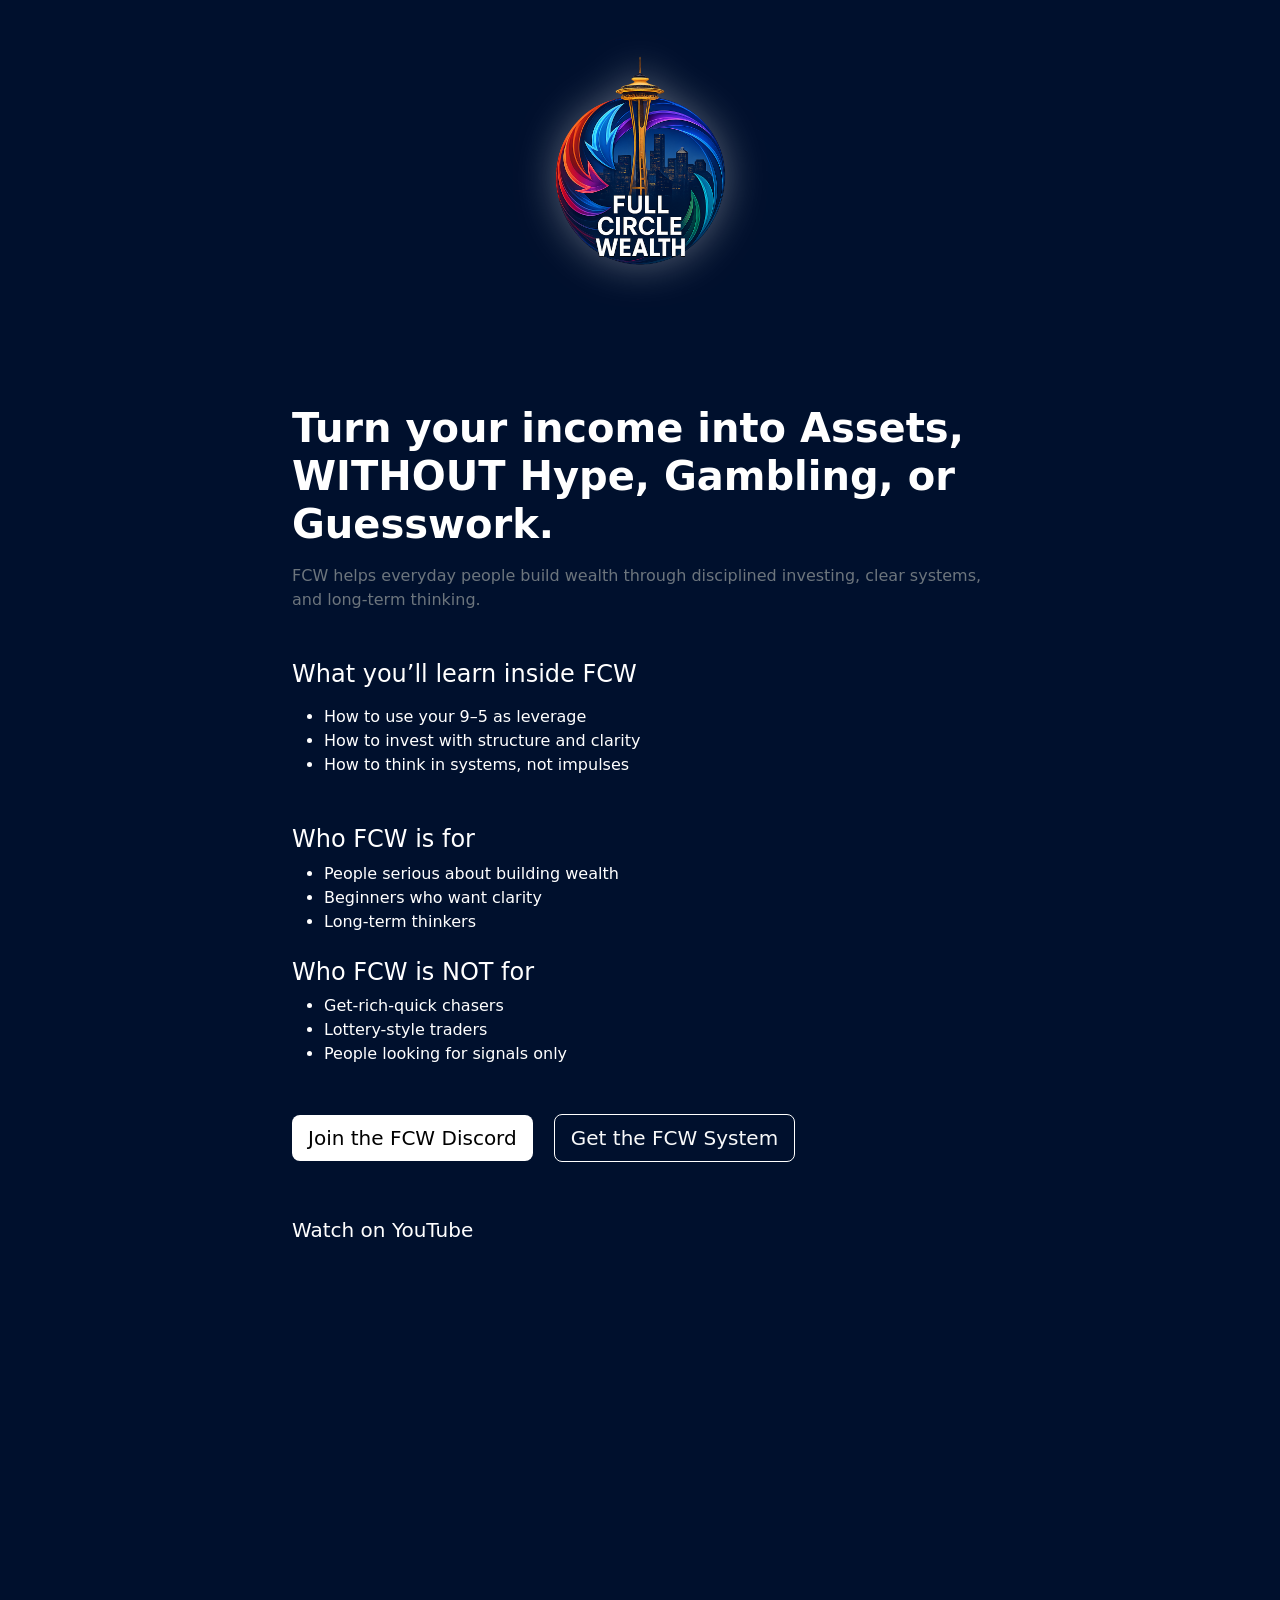
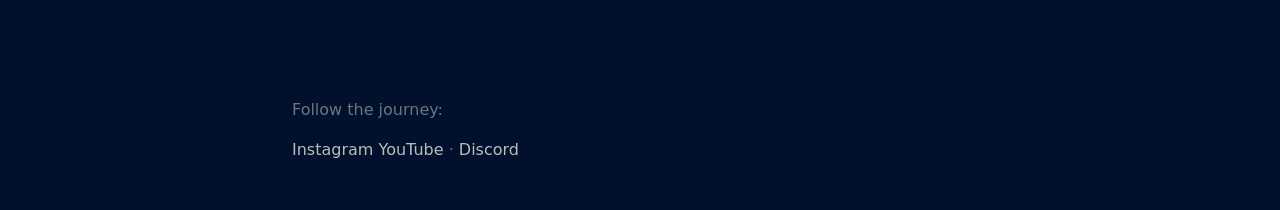
==== index.html @ 4bbf25db "Fix image source path case sensitivity" ====
<!DOCTYPE html>
<html lang="en">
<head>
  <meta charset="UTF-8">
  <meta name="viewport" content="width=device-width, initial-scale=1">
  <title>FCW — Start Here</title>

  <!-- Bootstrap CDN -->
  <link href="https://cdn.jsdelivr.net/npm/bootstrap@5.3.2/dist/css/bootstrap.min.css" rel="stylesheet">

  <style>
    body {
      background-color: #0e0e0e;
      color: #ffffff;
      font-family: system-ui, -apple-system, BlinkMacSystemFont;
    }
    .container {
      max-width: 720px;
    }
    .btn-primary {
      background-color: #ffffff;
      color: #000;
      border: none;
    }
    .btn-outline-light {
      border-color: #fff;
    }
    a {
      color: #bbbbbb;
      text-decoration: none;
    }
    a:hover {
      color: #ffffff;
    }

    body {
    background-color: #00102D; /* FCW background */
    color: #ffffff;
    font-family: system-ui, -apple-system, BlinkMacSystemFont;
  }
  </style>
</head>



<body>
<div class="d-flex justify-content-center my-5">
  <img src="Images/fcw-logo.png" 
       alt="FCW Logo" 
       style="max-width: 260px; filter: drop-shadow(0 0 20px rgba(255, 255, 255, 0.35));">
</div>

  <div class="container py-5">

    <h1 class="fw-bold mb-3">
      Turn your income into Assets, WITHOUT Hype, Gambling, or Guesswork.
    </h1>

    <p class="text-secondary mb-4">
      FCW helps everyday people build wealth through disciplined investing,
      clear systems, and long-term thinking.
    </p>

    <h4 class="mt-5">What you’ll learn inside FCW</h4>
    <ul class="mt-3">
      <li>How to use your 9–5 as leverage</li>
      <li>How to invest with structure and clarity</li>
      <li>How to think in systems, not impulses</li>
    </ul>

    <h4 class="mt-5">Who FCW is for</h4>
    <ul>
      <li>People serious about building wealth</li>
      <li>Beginners who want clarity</li>
      <li>Long-term thinkers</li>
    </ul>

    <h4 class="mt-4">Who FCW is NOT for</h4>
    <ul>
      <li>Get-rich-quick chasers</li>
      <li>Lottery-style traders</li>
      <li>People looking for signals only</li>
    </ul>

    <div class="mt-5">
        <!--Discord Link-->
      <a href="https://discord.gg/NB6qMbH8Ha" 
      class="btn btn-primary btn-lg me-3 mb-2"
      target="_blank"
      >Join the FCW Discord</a>
      <!--FCW System link-->
      <a href="https://drive.google.com/drive/folders/1Nimf9_CdM_5bVV26x_JW1P4hRKmdkc16?usp=drive_link" 
       target="_blank"
      class="btn btn-outline-light btn-lg mb-2"
      >Get the FCW System</a>
    </div>

<!--Youtube Embedd-->
<div class="mt-5">
  <h5 class="mb-3">Watch on YouTube</h5>

  <div class="ratio ratio-16x9">
    <iframe width="560" height="315" src="https://www.youtube.com/embed/YlpytJrmj44?si=70HMFfi0_QpEP46p" 
      title="YouTube video player" frameborder="0" 
      allow="accelerometer; autoplay; clipboard-write; encrypted-media; gyroscope; picture-in-picture; web-share" 
      referrerpolicy="strict-origin-when-cross-origin" 
      allowfullscreen></iframe>
  </div>
</div>


<!--Social Links-->
    <div class="mt-5 text-secondary">
      <p>Follow the journey:</p>
      <a href="https://www.instagram.com/fullcirclewealth_/"
      target="_blank"
      >Instagram</a> 
      <a href="https://www.youtube.com/@FullCircleWealth" target="_blank">YouTube</a> ·
      <a href="https://discord.gg/NB6qMbH8Ha" target="_blank">Discord</a>
    </div>
  </div>
</body>
</html>
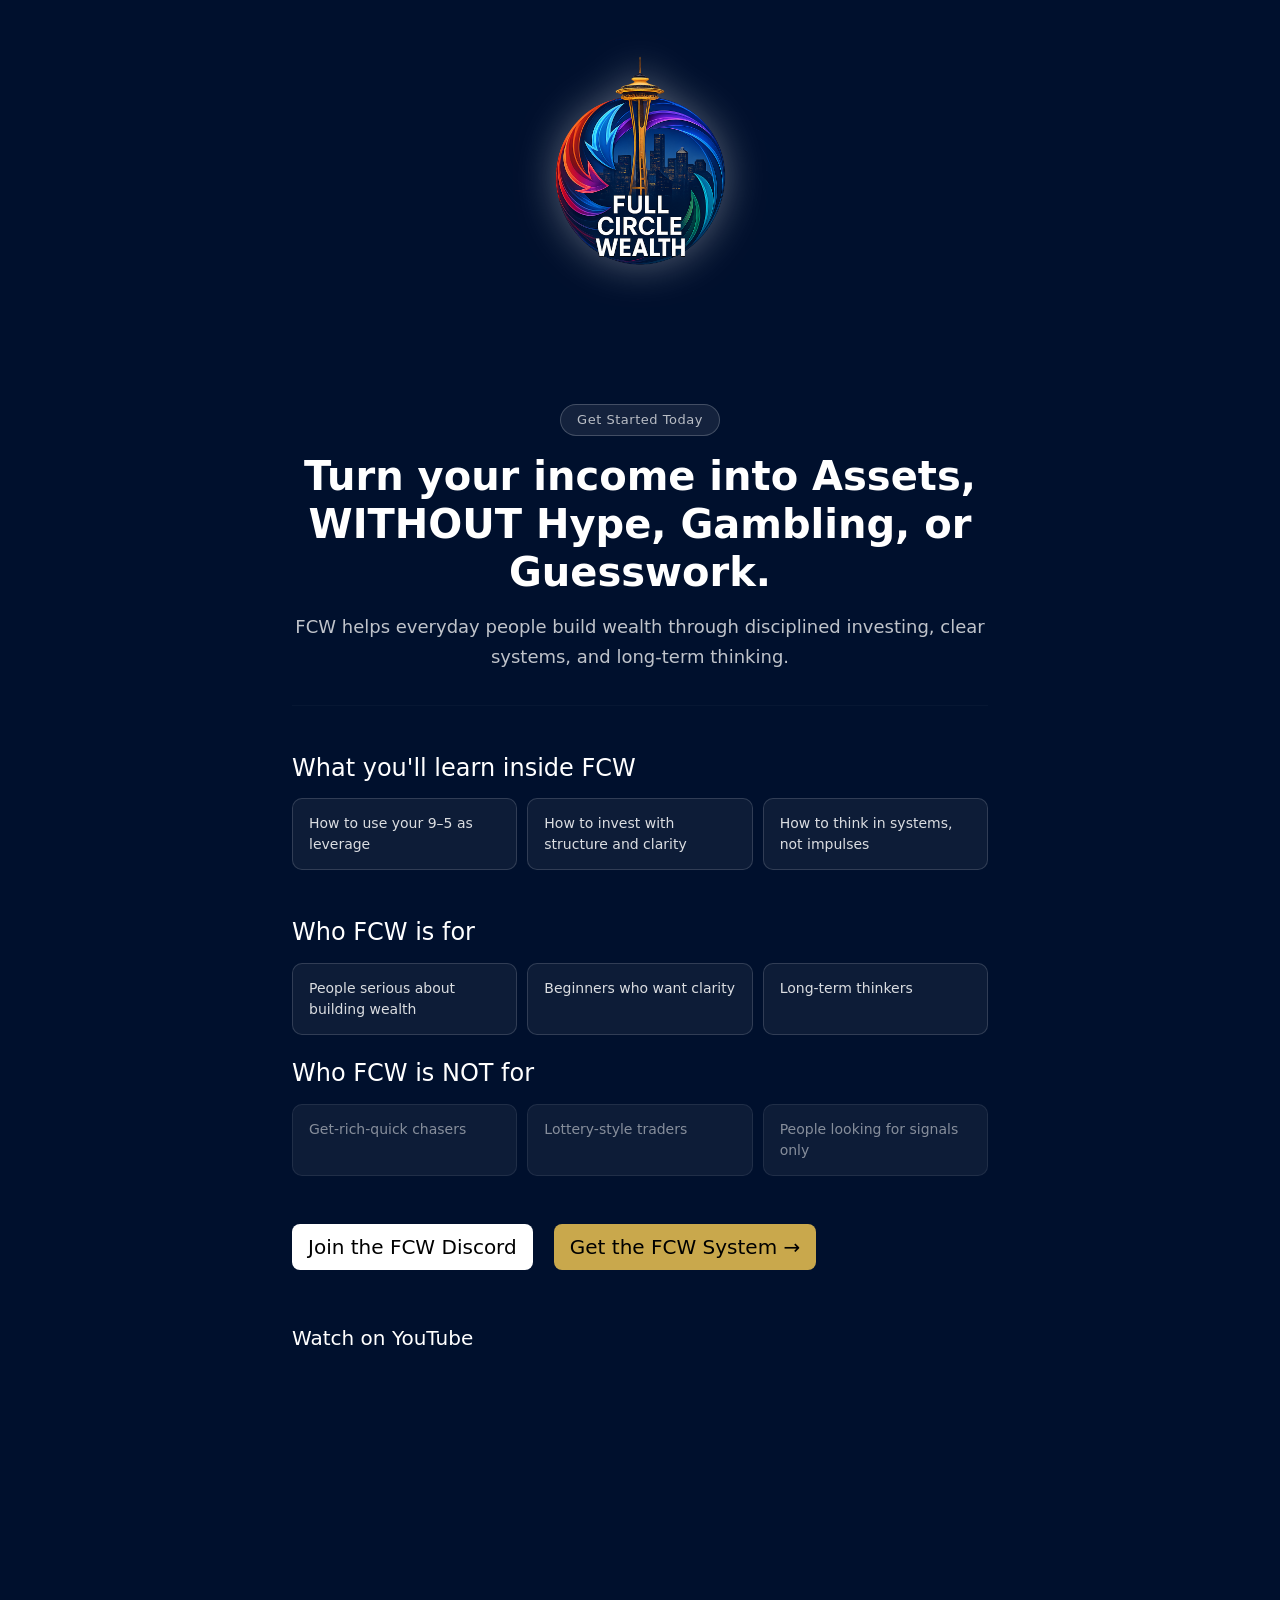
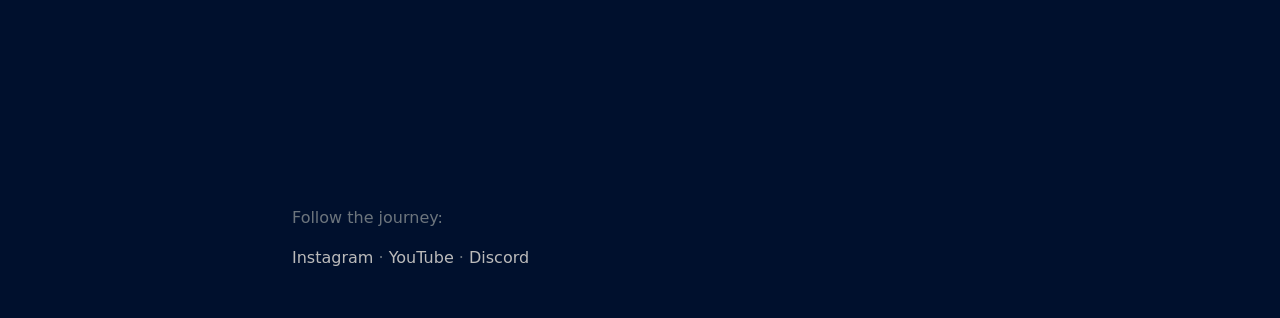
==== commit a2fce211: "Update background color and restructure HTML content" ====
--- a/index.html
+++ b/index.html
@@ -10,20 +10,12 @@
 
   <style>
     body {
-      background-color: #0e0e0e;
+      background-color: #00102D;
       color: #ffffff;
       font-family: system-ui, -apple-system, BlinkMacSystemFont;
     }
     .container {
       max-width: 720px;
-    }
-    .btn-primary {
-      background-color: #ffffff;
-      color: #000;
-      border: none;
-    }
-    .btn-outline-light {
-      border-color: #fff;
     }
     a {
       color: #bbbbbb;
@@ -32,92 +24,98 @@
     a:hover {
       color: #ffffff;
     }
-
-    body {
-    background-color: #00102D; /* FCW background */
-    color: #ffffff;
-    font-family: system-ui, -apple-system, BlinkMacSystemFont;
-  }
   </style>
 </head>
 
+<body>
 
-
-<body>
-<div class="d-flex justify-content-center my-5">
-  <img src="Images/fcw-logo.png" 
-       alt="FCW Logo" 
-       style="max-width: 260px; filter: drop-shadow(0 0 20px rgba(255, 255, 255, 0.35));">
-</div>
+  <!-- Logo -->
+  <div class="d-flex justify-content-center my-5">
+    <img src="Images/fcw-logo.png"
+         alt="FCW Logo"
+         style="max-width: 260px; filter: drop-shadow(0 0 20px rgba(255, 255, 255, 0.35));">
+  </div>
 
   <div class="container py-5">
 
-    <h1 class="fw-bold mb-3">
-      Turn your income into Assets, WITHOUT Hype, Gambling, or Guesswork.
-    </h1>
-
-    <p class="text-secondary mb-4">
-      FCW helps everyday people build wealth through disciplined investing,
-      clear systems, and long-term thinking.
-    </p>
-
-    <h4 class="mt-5">What you’ll learn inside FCW</h4>
-    <ul class="mt-3">
-      <li>How to use your 9–5 as leverage</li>
-      <li>How to invest with structure and clarity</li>
-      <li>How to think in systems, not impulses</li>
-    </ul>
-
-    <h4 class="mt-5">Who FCW is for</h4>
-    <ul>
-      <li>People serious about building wealth</li>
-      <li>Beginners who want clarity</li>
-      <li>Long-term thinkers</li>
-    </ul>
-
-    <h4 class="mt-4">Who FCW is NOT for</h4>
-    <ul>
-      <li>Get-rich-quick chasers</li>
-      <li>Lottery-style traders</li>
-      <li>People looking for signals only</li>
-    </ul>
-
-    <div class="mt-5">
-        <!--Discord Link-->
-      <a href="https://discord.gg/NB6qMbH8Ha" 
-      class="btn btn-primary btn-lg me-3 mb-2"
-      target="_blank"
-      >Join the FCW Discord</a>
-      <!--FCW System link-->
-      <a href="https://drive.google.com/drive/folders/1Nimf9_CdM_5bVV26x_JW1P4hRKmdkc16?usp=drive_link" 
-       target="_blank"
-      class="btn btn-outline-light btn-lg mb-2"
-      >Get the FCW System</a>
+    <!-- Hero -->
+    <div class="text-center">
+      <span style="display: inline-block; background: rgba(255,255,255,0.08); border: 0.5px solid rgba(255,255,255,0.2); border-radius: 20px; padding: 5px 16px; font-size: 13px; color: rgba(255,255,255,0.7); letter-spacing: 0.04em;">
+        Get Started Today
+      </span>
+      <h1 class="fw-bold mb-3 mt-3">
+        Turn your income into Assets, WITHOUT Hype, Gambling, or Guesswork.
+      </h1>
+      <p style="font-size: 18px; color: rgba(255,255,255,0.75); line-height: 1.7;" class="mb-4">
+        FCW helps everyday people build wealth through disciplined investing, clear systems, and long-term thinking.
+      </p>
     </div>
 
-<!--Youtube Embedd-->
-<div class="mt-5">
-  <h5 class="mb-3">Watch on YouTube</h5>
+    <hr style="border: none; border-top: 0.5px solid rgba(255,255,255,0.1); margin: 2rem 0;">
 
-  <div class="ratio ratio-16x9">
-    <iframe width="560" height="315" src="https://www.youtube.com/embed/YlpytJrmj44?si=70HMFfi0_QpEP46p" 
-      title="YouTube video player" frameborder="0" 
-      allow="accelerometer; autoplay; clipboard-write; encrypted-media; gyroscope; picture-in-picture; web-share" 
-      referrerpolicy="strict-origin-when-cross-origin" 
-      allowfullscreen></iframe>
-  </div>
-</div>
+    <!-- What you'll learn -->
+    <div class="mt-5">
+      <h4>What you'll learn inside FCW</h4>
+      <div style="display: grid; grid-template-columns: repeat(auto-fit, minmax(160px, 1fr)); gap: 10px; margin-top: 1rem;">
+        <div style="background: rgba(255,255,255,0.05); border: 0.5px solid rgba(255,255,255,0.15); border-radius: 10px; padding: 14px 16px; font-size: 14px; color: rgba(255,255,255,0.85);">How to use your 9–5 as leverage</div>
+        <div style="background: rgba(255,255,255,0.05); border: 0.5px solid rgba(255,255,255,0.15); border-radius: 10px; padding: 14px 16px; font-size: 14px; color: rgba(255,255,255,0.85);">How to invest with structure and clarity</div>
+        <div style="background: rgba(255,255,255,0.05); border: 0.5px solid rgba(255,255,255,0.15); border-radius: 10px; padding: 14px 16px; font-size: 14px; color: rgba(255,255,255,0.85);">How to think in systems, not impulses</div>
+      </div>
+    </div>
 
+    <!-- Who FCW is for -->
+    <div class="mt-5">
+      <h4>Who FCW is for</h4>
+      <div style="display: grid; grid-template-columns: repeat(auto-fit, minmax(160px, 1fr)); gap: 10px; margin-top: 1rem;">
+        <div style="background: rgba(255,255,255,0.05); border: 0.5px solid rgba(255,255,255,0.15); border-radius: 10px; padding: 14px 16px; font-size: 14px; color: rgba(255,255,255,0.85);">People serious about building wealth</div>
+        <div style="background: rgba(255,255,255,0.05); border: 0.5px solid rgba(255,255,255,0.15); border-radius: 10px; padding: 14px 16px; font-size: 14px; color: rgba(255,255,255,0.85);">Beginners who want clarity</div>
+        <div style="background: rgba(255,255,255,0.05); border: 0.5px solid rgba(255,255,255,0.15); border-radius: 10px; padding: 14px 16px; font-size: 14px; color: rgba(255,255,255,0.85);">Long-term thinkers</div>
+      </div>
+    </div>
 
-<!--Social Links-->
+    <!-- Who FCW is NOT for -->
+    <div class="mt-4">
+      <h4>Who FCW is NOT for</h4>
+      <div style="display: grid; grid-template-columns: repeat(auto-fit, minmax(160px, 1fr)); gap: 10px; margin-top: 1rem;">
+        <div style="background: rgba(255,255,255,0.05); border: 0.5px solid rgba(255,255,255,0.08); border-radius: 10px; padding: 14px 16px; font-size: 14px; color: rgba(255,255,255,0.5);">Get-rich-quick chasers</div>
+        <div style="background: rgba(255,255,255,0.05); border: 0.5px solid rgba(255,255,255,0.08); border-radius: 10px; padding: 14px 16px; font-size: 14px; color: rgba(255,255,255,0.5);">Lottery-style traders</div>
+        <div style="background: rgba(255,255,255,0.05); border: 0.5px solid rgba(255,255,255,0.08); border-radius: 10px; padding: 14px 16px; font-size: 14px; color: rgba(255,255,255,0.5);">People looking for signals only</div>
+      </div>
+    </div>
+
+    <!-- Buttons -->
+    <div class="mt-5">
+      <a href="https://discord.gg/NB6qMbH8Ha"
+         class="btn btn-lg me-3 mb-2"
+         style="background: #ffffff; color: #000; border: none;"
+         target="_blank">Join the FCW Discord</a>
+      <a href="https://drive.google.com/drive/folders/1Nimf9_CdM_5bVV26x_JW1P4hRKmdkc16?usp=drive_link"
+         class="btn btn-lg mb-2"
+         style="background: #C9A84C; color: #000; border: none;"
+         target="_blank">Get the FCW System →</a>
+    </div>
+
+    <!-- YouTube Embed -->
+    <div class="mt-5">
+      <h5 class="mb-3">Watch on YouTube</h5>
+      <div class="ratio ratio-16x9">
+        <iframe src="https://www.youtube.com/embed/YlpytJrmj44?si=70HMFfi0_QpEP46p"
+          title="YouTube video player"
+          frameborder="0"
+          allow="accelerometer; autoplay; clipboard-write; encrypted-media; gyroscope; picture-in-picture; web-share"
+          referrerpolicy="strict-origin-when-cross-origin"
+          allowfullscreen></iframe>
+      </div>
+    </div>
+
+    <!-- Social Links -->
     <div class="mt-5 text-secondary">
       <p>Follow the journey:</p>
-      <a href="https://www.instagram.com/fullcirclewealth_/"
-      target="_blank"
-      >Instagram</a> 
+      <a href="https://www.instagram.com/fullcirclewealth_/" target="_blank">Instagram</a> ·
       <a href="https://www.youtube.com/@FullCircleWealth" target="_blank">YouTube</a> ·
       <a href="https://discord.gg/NB6qMbH8Ha" target="_blank">Discord</a>
     </div>
+
   </div>
 </body>
 </html>
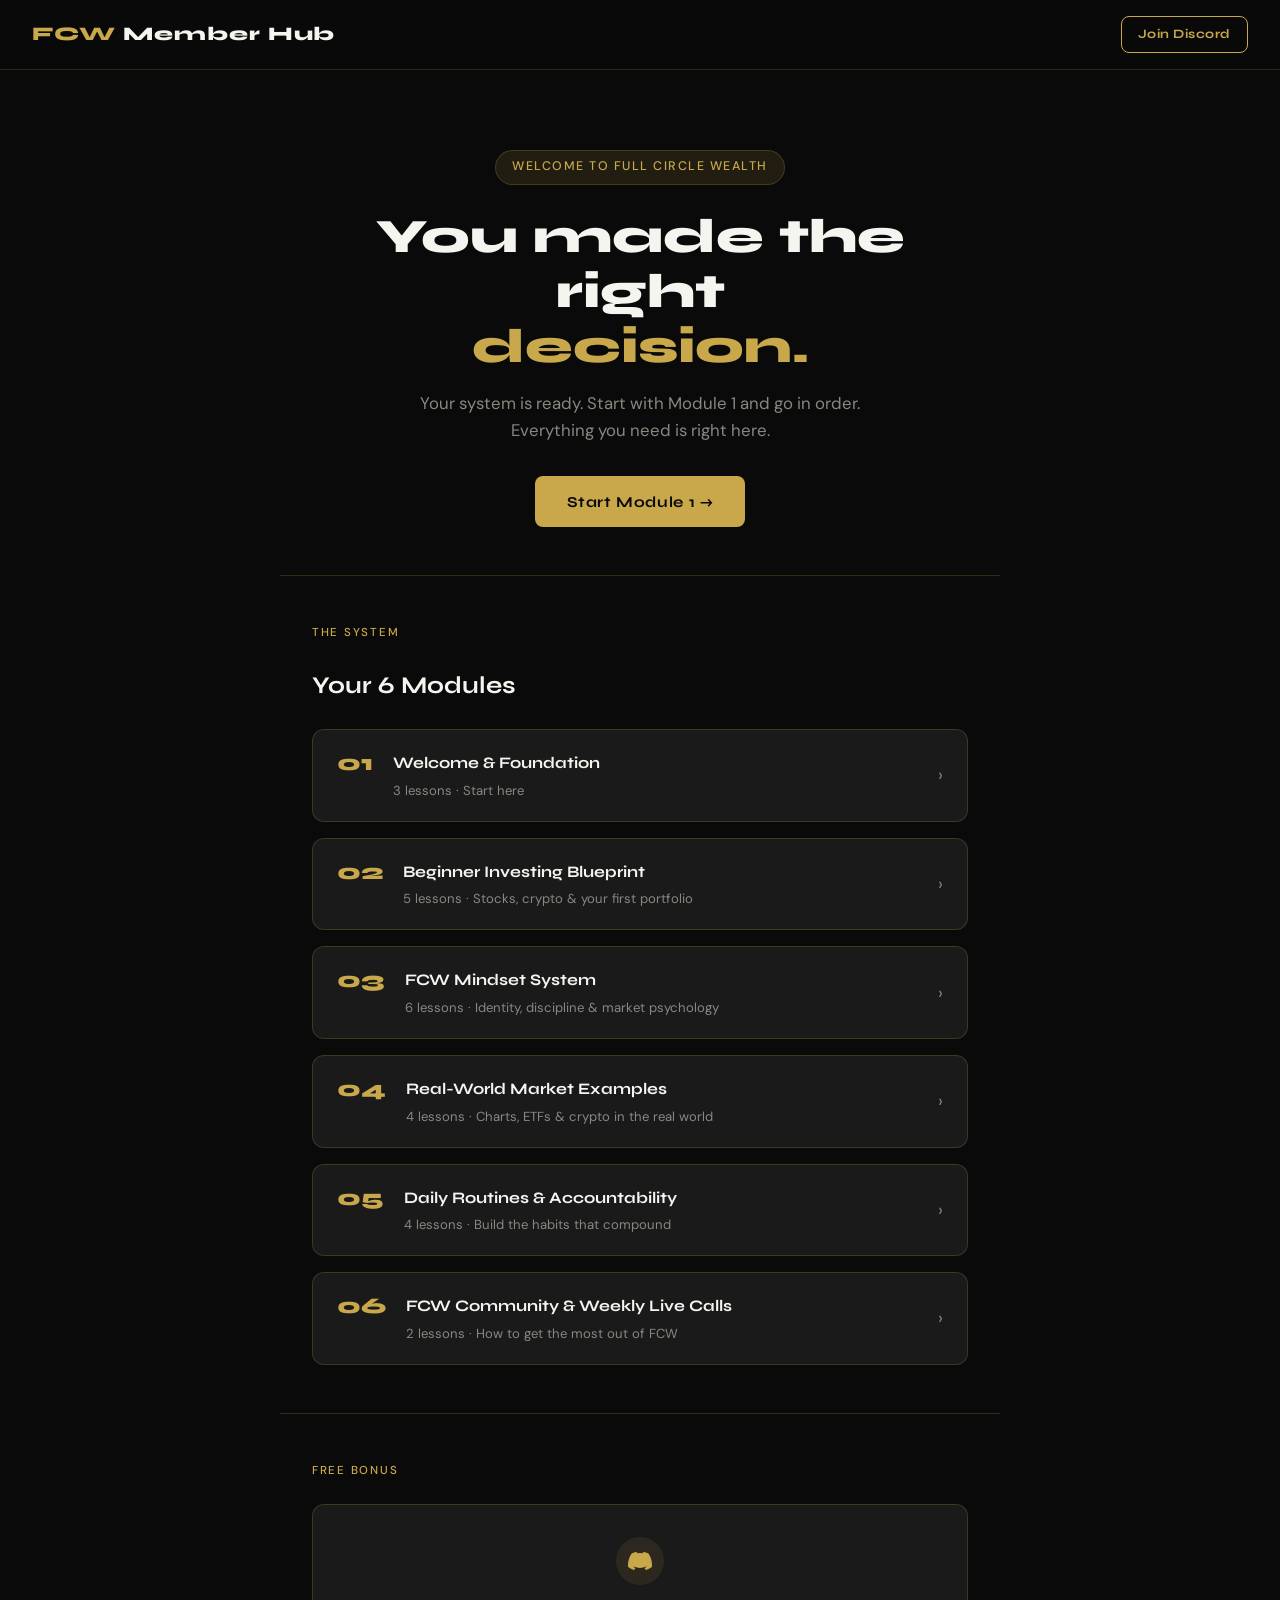
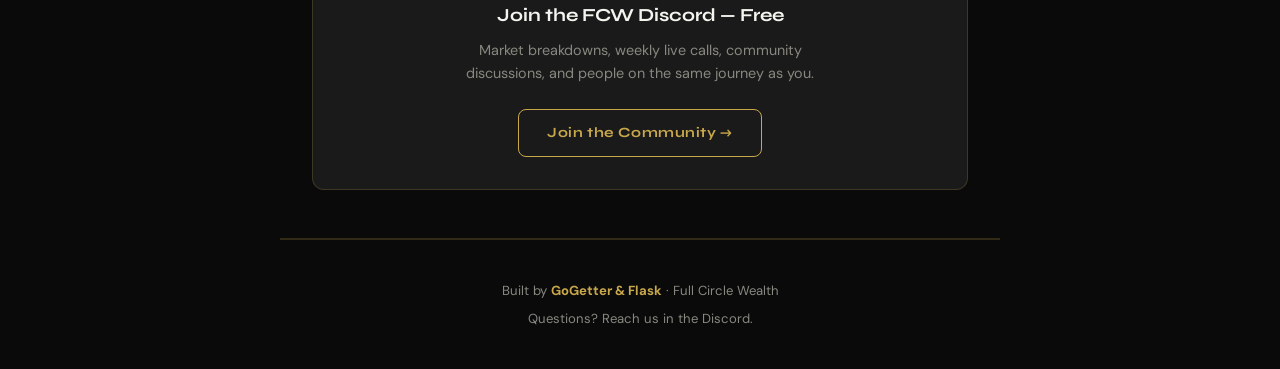
==== commit c27e2880: "Update lesson links in index.html" ====
--- a/index.html
+++ b/index.html
@@ -1,121 +1,495 @@
 <!DOCTYPE html>
 <html lang="en">
 <head>
-  <meta charset="UTF-8">
-  <meta name="viewport" content="width=device-width, initial-scale=1">
-  <title>FCW — Start Here</title>
-
-  <!-- Bootstrap CDN -->
-  <link href="https://cdn.jsdelivr.net/npm/bootstrap@5.3.2/dist/css/bootstrap.min.css" rel="stylesheet">
-
-  <style>
-    body {
-      background-color: #00102D;
-      color: #ffffff;
-      font-family: system-ui, -apple-system, BlinkMacSystemFont;
+<meta charset="UTF-8">
+<meta name="viewport" content="width=device-width, initial-scale=1.0">
+<title>FCW — Member Hub</title>
+<link href="https://fonts.googleapis.com/css2?family=Syne:wght@400;700;800&family=DM+Sans:wght@400;500&display=swap" rel="stylesheet">
+<style>
+  *, *::before, *::after { box-sizing: border-box; margin: 0; padding: 0; }
+
+  :root {
+    --gold: #C9A84C;
+    --gold-light: #F0D080;
+    --dark: #0A0A0A;
+    --dark-2: #111111;
+    --dark-3: #1A1A1A;
+    --dark-4: #222222;
+    --text: #F5F5F0;
+    --text-muted: #888880;
+    --border: rgba(201, 168, 76, 0.2);
+    --radius: 12px;
+  }
+
+  html { scroll-behavior: smooth; }
+
+  body {
+    background: var(--dark);
+    color: var(--text);
+    font-family: 'DM Sans', sans-serif;
+    font-size: 16px;
+    line-height: 1.6;
+    min-height: 100vh;
+  }
+
+  /* NAV */
+  nav {
+    position: sticky;
+    top: 0;
+    z-index: 100;
+    background: rgba(10,10,10,0.95);
+    border-bottom: 1px solid var(--border);
+    padding: 1rem 2rem;
+    display: flex;
+    align-items: center;
+    justify-content: space-between;
+    backdrop-filter: blur(8px);
+  }
+
+  .nav-logo {
+    font-family: 'Syne', sans-serif;
+    font-weight: 800;
+    font-size: 1.2rem;
+    letter-spacing: 0.05em;
+    color: var(--gold);
+    text-decoration: none;
+  }
+
+  .nav-logo span { color: var(--text); }
+
+  /* HERO */
+  .hero {
+    padding: 5rem 2rem 3rem;
+    max-width: 720px;
+    margin: 0 auto;
+    text-align: center;
+  }
+
+  .welcome-badge {
+    display: inline-block;
+    background: rgba(201, 168, 76, 0.12);
+    border: 1px solid var(--border);
+    color: var(--gold);
+    font-size: 0.78rem;
+    font-weight: 500;
+    letter-spacing: 0.12em;
+    text-transform: uppercase;
+    padding: 0.4rem 1rem;
+    border-radius: 100px;
+    margin-bottom: 1.5rem;
+  }
+
+  .hero h1 {
+    font-family: 'Syne', sans-serif;
+    font-weight: 800;
+    font-size: clamp(2rem, 5vw, 3rem);
+    line-height: 1.15;
+    margin-bottom: 1rem;
+    color: var(--text);
+  }
+
+  .hero h1 em {
+    font-style: normal;
+    color: var(--gold);
+  }
+
+  .hero p {
+    color: var(--text-muted);
+    font-size: 1.05rem;
+    max-width: 500px;
+    margin: 0 auto 2rem;
+  }
+
+  .start-btn {
+    display: inline-block;
+    background: var(--gold);
+    color: var(--dark);
+    font-family: 'Syne', sans-serif;
+    font-weight: 700;
+    font-size: 0.95rem;
+    letter-spacing: 0.04em;
+    padding: 0.85rem 2rem;
+    border-radius: 8px;
+    text-decoration: none;
+    transition: background 0.2s, transform 0.15s;
+  }
+
+  .start-btn:hover { background: var(--gold-light); transform: translateY(-1px); }
+
+  /* DIVIDER */
+  .divider {
+    max-width: 720px;
+    margin: 0 auto;
+    padding: 0 2rem;
+    border-top: 1px solid var(--border);
+  }
+
+  /* SECTION */
+  section {
+    max-width: 720px;
+    margin: 0 auto;
+    padding: 3rem 2rem;
+  }
+
+  .section-label {
+    font-size: 0.72rem;
+    font-weight: 500;
+    letter-spacing: 0.15em;
+    text-transform: uppercase;
+    color: var(--gold);
+    margin-bottom: 1.5rem;
+  }
+
+  section h2 {
+    font-family: 'Syne', sans-serif;
+    font-weight: 700;
+    font-size: 1.5rem;
+    margin-bottom: 1.5rem;
+    color: var(--text);
+  }
+
+  /* MODULE CARDS */
+  .modules { display: flex; flex-direction: column; gap: 1rem; }
+
+  .module-card {
+    background: var(--dark-3);
+    border: 1px solid var(--border);
+    border-radius: var(--radius);
+    padding: 1.25rem 1.5rem;
+    display: flex;
+    align-items: flex-start;
+    gap: 1.25rem;
+    text-decoration: none;
+    color: inherit;
+    transition: border-color 0.2s, background 0.2s, transform 0.15s;
+    cursor: pointer;
+  }
+
+  .module-card:hover {
+    border-color: var(--gold);
+    background: var(--dark-4);
+    transform: translateX(4px);
+  }
+
+  .module-num {
+    font-family: 'Syne', sans-serif;
+    font-weight: 800;
+    font-size: 1.4rem;
+    color: var(--gold);
+    line-height: 1;
+    min-width: 2rem;
+    padding-top: 2px;
+  }
+
+  .module-info { flex: 1; }
+
+  .module-title {
+    font-family: 'Syne', sans-serif;
+    font-weight: 700;
+    font-size: 1rem;
+    color: var(--text);
+    margin-bottom: 0.25rem;
+  }
+
+  .module-lessons {
+    font-size: 0.82rem;
+    color: var(--text-muted);
+  }
+
+  .module-arrow {
+    color: var(--text-muted);
+    font-size: 1.1rem;
+    align-self: center;
+    transition: color 0.2s;
+  }
+
+  .module-card:hover .module-arrow { color: var(--gold); }
+
+  /* LESSONS DROPDOWN */
+  .lessons-list {
+    display: none;
+    padding: 1rem 0 0.25rem 3.5rem;
+    flex-direction: column;
+    gap: 0.5rem;
+  }
+
+  .lessons-list.open { display: flex; }
+
+  .lesson-item {
+    font-size: 0.88rem;
+    color: var(--text-muted);
+    text-decoration: none;
+    padding: 0.4rem 0;
+    border-bottom: 1px solid rgba(255,255,255,0.04);
+    transition: color 0.15s;
+    display: flex;
+    align-items: center;
+    gap: 0.5rem;
+  }
+
+  .lesson-item:hover { color: var(--text); }
+
+  .lesson-dot {
+    width: 5px;
+    height: 5px;
+    border-radius: 50%;
+    background: var(--gold);
+    flex-shrink: 0;
+  }
+
+  /* DISCORD CARD */
+  .discord-card {
+    background: var(--dark-3);
+    border: 1px solid var(--border);
+    border-radius: var(--radius);
+    padding: 2rem;
+    text-align: center;
+  }
+
+  .discord-icon {
+    width: 48px;
+    height: 48px;
+    margin: 0 auto 1rem;
+    background: rgba(201,168,76,0.1);
+    border-radius: 50%;
+    display: flex;
+    align-items: center;
+    justify-content: center;
+  }
+
+  .discord-card h3 {
+    font-family: 'Syne', sans-serif;
+    font-weight: 700;
+    font-size: 1.15rem;
+    margin-bottom: 0.5rem;
+  }
+
+  .discord-card p {
+    color: var(--text-muted);
+    font-size: 0.9rem;
+    margin-bottom: 1.5rem;
+    max-width: 360px;
+    margin-left: auto;
+    margin-right: auto;
+  }
+
+  .discord-btn {
+    display: inline-block;
+    border: 1px solid var(--gold);
+    color: var(--gold);
+    font-family: 'Syne', sans-serif;
+    font-weight: 700;
+    font-size: 0.88rem;
+    letter-spacing: 0.04em;
+    padding: 0.75rem 1.75rem;
+    border-radius: 8px;
+    text-decoration: none;
+    transition: background 0.2s, color 0.2s;
+  }
+
+  .discord-btn:hover {
+    background: var(--gold);
+    color: var(--dark);
+  }
+
+  /* ROADMAP */
+  .roadmap-img {
+    width: 100%;
+    border-radius: var(--radius);
+    border: 1px solid var(--border);
+  }
+
+  /* FOOTER */
+  footer {
+    text-align: center;
+    padding: 2.5rem 2rem;
+    border-top: 1px solid var(--border);
+    color: var(--text-muted);
+    font-size: 0.82rem;
+    max-width: 720px;
+    margin: 0 auto;
+  }
+
+  footer strong { color: var(--gold); }
+
+  @media (max-width: 480px) {
+    nav { padding: 1rem; }
+    .hero { padding: 3rem 1rem 2rem; }
+    section { padding: 2rem 1rem; }
+  }
+</style>
+</head>
+<body>
+
+<nav>
+  <a href="#" class="nav-logo">FCW <span>Member Hub</span></a>
+  <a href="https://discord.gg/T9URtjaBXV" class="discord-btn" style="padding: 0.45rem 1rem; font-size: 0.8rem;">Join Discord</a>
+</nav>
+
+<div class="hero">
+  <div class="welcome-badge">Welcome to Full Circle Wealth</div>
+  <h1>You made the right<br><em>decision.</em></h1>
+  <p>Your system is ready. Start with Module 1 and go in order. Everything you need is right here.</p>
+  <a href="#modules" class="start-btn">Start Module 1 →</a>
+</div>
+
+<div class="divider"></div>
+
+<section id="modules">
+  <p class="section-label">The System</p>
+  <h2>Your 6 Modules</h2>
+  <div class="modules">
+
+    <!-- MODULE 1 -->
+    <div>
+      <div class="module-card" onclick="toggleModule('m1', this)">
+        <div class="module-num">01</div>
+        <div class="module-info">
+          <div class="module-title">Welcome & Foundation</div>
+          <div class="module-lessons">3 lessons · Start here</div>
+        </div>
+        <div class="module-arrow">›</div>
+      </div>
+      <div class="lessons-list" id="m1">
+        <a href="https://drive.google.com/file/d/16FuUnCPUWeI4NH123SsEXMPnKYRMpcdb/view?usp=drive_link" target="_blank" class="lesson-item"><span class="lesson-dot"></span>Lesson 1 — Welcome to Full Circle Wealth</a>
+        <a href="https://drive.google.com/file/d/1dNQTDol407pgYC7eshBAMpYnw7gScqwn/view?usp=drive_link" target="_blank" class="lesson-item"><span class="lesson-dot"></span>Lesson 2 — How Investing Actually Works</a>
+        <a href="https://drive.google.com/file/d/1d9ZOGi1wBO0fD7HJ2o97f8lxvJCcrCqe/view?usp=drive_link" target="_blank" class="lesson-item"><span class="lesson-dot"></span>Lesson 3 — Why Investing Feels Scary (And How to Overcome It)</a>
+      </div>
+    </div>
+
+    <!-- MODULE 2 -->
+    <div>
+      <div class="module-card" onclick="toggleModule('m2', this)">
+        <div class="module-num">02</div>
+        <div class="module-info">
+          <div class="module-title">Beginner Investing Blueprint</div>
+          <div class="module-lessons">5 lessons · Stocks, crypto & your first portfolio</div>
+        </div>
+        <div class="module-arrow">›</div>
+      </div>
+      <div class="lessons-list" id="m2">
+        <a href="https://drive.google.com/file/d/1h6_s8bkeZjcqdXjyvCAjGFwjLRV7X554/view?usp=drive_link" target="_blank" class="lesson-item"><span class="lesson-dot"></span>Lesson 2.1 — Stocks 101</a>
+        <a href="https://drive.google.com/file/d/1d9nJ-BHCvRKxI7_9SHfyciexKGGkIT1w/view?usp=drive_link" target="_blank" class="lesson-item"><span class="lesson-dot"></span>Lesson 2.1 — Stocks 101 (Continued)</a>
+        <a href="https://drive.google.com/file/d/1aVly70S015sZCNUZkTJlhjGdsRpGFZic/view?usp=drive_link" target="_blank" class="lesson-item"><span class="lesson-dot"></span>Lesson 2.2 — Crypto 101</a>
+        <a href="https://drive.google.com/file/d/13YHd0MldOV9nBSFRsm8Zm-nVgkF2d_LT/view?usp=drive_link" target="_blank" class="lesson-item"><span class="lesson-dot"></span>Lesson 2.3 — ETF Basics (Beginner Guide)</a>
+        <a href="https://drive.google.com/file/d/1nJDlcCQGrrv56z-NR0hZOkBE8kucFIvc/view?usp=drive_link" target="_blank" class="lesson-item"><span class="lesson-dot"></span>Lesson 2.4 — How to Choose Your Investments</a>
+        <a href="https://drive.google.com/file/d/1qBPE_OYh8deK14MJHrecFPjn2p3kcxlL/view?usp=drive_link" target="_blank" class="lesson-item"><span class="lesson-dot"></span>Lesson 2.5 — How to Build Your First Portfolio</a>
+      </div>
+    </div>
+
+    <!-- MODULE 3 -->
+    <div>
+      <div class="module-card" onclick="toggleModule('m3', this)">
+        <div class="module-num">03</div>
+        <div class="module-info">
+          <div class="module-title">FCW Mindset System</div>
+          <div class="module-lessons">6 lessons · Identity, discipline & market psychology</div>
+        </div>
+        <div class="module-arrow">›</div>
+      </div>
+      <div class="lessons-list" id="m3">
+        <a href="https://drive.google.com/file/d/1bbS3q9-LP3-aJvUnk9J0sEDzSZdMX771/view?usp=drive_link" target="_blank" class="lesson-item"><span class="lesson-dot"></span>Lesson 3.1 — Identity: Who You Must Become</a>
+        <a href="https://drive.google.com/file/d/14KoWQt5p8AacdICaxFdc6ADlOvUam3hm/view?usp=drive_link" target="_blank" class="lesson-item"><span class="lesson-dot"></span>Lesson 3.2 — Confidence & Self-Awareness (Part 1)</a>
+        <a href="https://drive.google.com/file/d/1ggvxzgS0oqnWCwdO7xaZO8ybx5x6PBMR/view?usp=drive_link" target="_blank" class="lesson-item"><span class="lesson-dot"></span>Lesson 3.2 — Confidence & Self-Awareness (Part 2)</a>
+        <a href="https://drive.google.com/file/d/1tatwwqCYSpX9TJeSbMaaTbvk9BWJfW-t/view?usp=drive_link" target="_blank" class="lesson-item"><span class="lesson-dot"></span>Lesson 3.3 — Emotional Mistakes</a>
+        <a href="https://drive.google.com/file/d/1_p30CyU4SQMPhttM0kHes1uxh-h_mi_H/view?usp=drive_link" target="_blank" class="lesson-item"><span class="lesson-dot"></span>Lesson 3.3 — Market Psychology</a>
+        <a href="https://drive.google.com/file/d/1vW8ZAdGlwNpV6B0MKLr8M3TH0U2VySyD/view?usp=drive_link" target="_blank" class="lesson-item"><span class="lesson-dot"></span>Lesson 3.4 — Consistency Rituals</a>
+        <a href="https://drive.google.com/file/d/1BUXM0y0mY50spVtJbqBhJoSw4CDuWuXp/view?usp=drive_link" target="_blank" class="lesson-item"><span class="lesson-dot"></span>Lesson 3.5 — Spiritual Grounding in Wealth</a>
+      </div>
+    </div>
+
+    <!-- MODULE 4 -->
+    <div>
+      <div class="module-card" onclick="toggleModule('m4', this)">
+        <div class="module-num">04</div>
+        <div class="module-info">
+          <div class="module-title">Real-World Market Examples</div>
+          <div class="module-lessons">4 lessons · Charts, ETFs & crypto in the real world</div>
+        </div>
+        <div class="module-arrow">›</div>
+      </div>
+      <div class="lessons-list" id="m4">
+        <a href="https://drive.google.com/file/d/13G8LG-WHEBRj17f9iOLyjSwEOX2yaWc_/view?usp=drive_link" target="_blank" class="lesson-item"><span class="lesson-dot"></span>Lesson 4.1 — Reading a Simple Stock Chart</a>
+        <a href="https://drive.google.com/file/d/13AvIGk7MTvRqwqizLZ7DxYiBP5FFdDTp/view?usp=drive_link" target="_blank" class="lesson-item"><span class="lesson-dot"></span>Lesson 4.2 — ETF Walkthrough</a>
+        <a href="https://drive.google.com/file/d/1mxXicJRHMn7PCHoHgsqMOg6-RkAxa4wW/view?usp=drive_link" target="_blank" class="lesson-item"><span class="lesson-dot"></span>Lesson 4.3 — BTC Chart Walkthrough</a>
+        <a href="https://drive.google.com/file/d/1BLe15RHNfEfca0yXeplE4Yu93Z01rMck/view?usp=drive_link" target="_blank" class="lesson-item"><span class="lesson-dot"></span>Lesson 4.4 — Crypto Volatility & Risk</a>
+      </div>
+    </div>
+
+    <!-- MODULE 5 -->
+    <div>
+      <div class="module-card" onclick="toggleModule('m5', this)">
+        <div class="module-num">05</div>
+        <div class="module-info">
+          <div class="module-title">Daily Routines & Accountability</div>
+          <div class="module-lessons">4 lessons · Build the habits that compound</div>
+        </div>
+        <div class="module-arrow">›</div>
+      </div>
+      <div class="lessons-list" id="m5">
+        <a href="https://drive.google.com/file/d/15ZNlZovTc6ZY-6QiTdKvsmcZoLDkUnHf/view?usp=drive_link" target="_blank" class="lesson-item"><span class="lesson-dot"></span>Lesson 5.1 — Your Investor Daily Routine</a>
+        <a href="https://drive.google.com/file/d/1owu26aS97-xSz23cMib8SBPdM1i64bTr/view?usp=drive_link" target="_blank" class="lesson-item"><span class="lesson-dot"></span>Lesson 5.2 — How to Stay Consistent for 12 Months</a>
+        <a href="https://drive.google.com/file/d/1wTz6XRMr7-zBOCmAT3_1UtRPdKlOVHaE/view?usp=drive_link" target="_blank" class="lesson-item"><span class="lesson-dot"></span>Lesson 5.3 — Investing Habits (Part 1)</a>
+        <a href="https://drive.google.com/file/d/13HdM_PhInwJi0BdYV1NolQNHz4BI28nq/view?usp=drive_link" target="_blank" class="lesson-item"><span class="lesson-dot"></span>Lesson 5.3 — Investing Habits (Part 2)</a>
+      </div>
+    </div>
+
+    <!-- MODULE 6 -->
+    <div>
+      <div class="module-card" onclick="toggleModule('m6', this)">
+        <div class="module-num">06</div>
+        <div class="module-info">
+          <div class="module-title">FCW Community & Weekly Live Calls</div>
+          <div class="module-lessons">2 lessons · How to get the most out of FCW</div>
+        </div>
+        <div class="module-arrow">›</div>
+      </div>
+      <div class="lessons-list" id="m6">
+        <a href="https://drive.google.com/file/d/1wtYoQVrjgD2Ote9SkSyblFhQegRMlga1/view?usp=drive_link" target="_blank" class="lesson-item"><span class="lesson-dot"></span>Lesson 6.1 — How to Use the FCW Community</a>
+        <a href="https://drive.google.com/file/d/1vrkGZUfV8PiiQMekuEZntOISKvZ1CaqY/view?usp=drive_link" target="_blank" class="lesson-item"><span class="lesson-dot"></span>Lesson 6.2 — What to Expect on Weekly Calls & How to Get the Most Out of FCW</a>
+      </div>
+    </div>
+
+  </div>
+</section>
+
+<div class="divider"></div>
+
+<section id="community">
+  <p class="section-label">Free Bonus</p>
+  <div class="discord-card">
+    <div class="discord-icon">
+      <svg width="24" height="18" viewBox="0 0 24 18" fill="none" xmlns="http://www.w3.org/2000/svg">
+        <path d="M20.317 1.492a19.825 19.825 0 0 0-4.885-1.515.074.074 0 0 0-.079.037c-.21.375-.444.864-.608 1.25a18.27 18.27 0 0 0-5.487 0 12.64 12.64 0 0 0-.617-1.25.077.077 0 0 0-.079-.037A19.736 19.736 0 0 0 3.677 1.492a.07.07 0 0 0-.032.027C.533 6.093-.32 10.555.099 14.961a.08.08 0 0 0 .031.055 19.9 19.9 0 0 0 5.993 3.03.078.078 0 0 0 .084-.028c.462-.63.874-1.295 1.226-1.994a.076.076 0 0 0-.041-.106 13.107 13.107 0 0 1-1.872-.892.077.077 0 0 1-.008-.128 10.2 10.2 0 0 0 .372-.292.074.074 0 0 1 .077-.01c3.928 1.793 8.18 1.793 12.062 0a.074.074 0 0 1 .078.01c.12.098.246.198.373.292a.077.077 0 0 1-.006.127 12.299 12.299 0 0 1-1.873.892.077.077 0 0 0-.041.107c.36.698.772 1.362 1.225 1.993a.076.076 0 0 0 .084.028 19.839 19.839 0 0 0 6.002-3.03.077.077 0 0 0 .032-.054c.5-5.177-.838-9.674-3.549-13.66a.061.061 0 0 0-.031-.03z" fill="#C9A84C"/>
+      </svg>
+    </div>
+    <h3>Join the FCW Discord — Free</h3>
+    <p>Market breakdowns, weekly live calls, community discussions, and people on the same journey as you.</p>
+    <a href="https://discord.gg/T9URtjaBXV" target="_blank" class="discord-btn">Join the Community →</a>
+  </div>
+</section>
+
+<div class="divider"></div>
+
+<footer>
+  <p>Built by <strong>GoGetter & Flask</strong> · Full Circle Wealth</p>
+  <p style="margin-top: 0.4rem;">Questions? Reach us in the Discord.</p>
+</footer>
+
+<script>
+  function toggleModule(id, card) {
+    const list = document.getElementById(id);
+    const arrow = card.querySelector('.module-arrow');
+    const isOpen = list.classList.contains('open');
+    document.querySelectorAll('.lessons-list').forEach(l => l.classList.remove('open'));
+    document.querySelectorAll('.module-arrow').forEach(a => a.style.transform = '');
+    if (!isOpen) {
+      list.classList.add('open');
+      arrow.style.transform = 'rotate(90deg)';
+      arrow.style.transition = 'transform 0.2s';
     }
-    .container {
-      max-width: 720px;
-    }
-    a {
-      color: #bbbbbb;
-      text-decoration: none;
-    }
-    a:hover {
-      color: #ffffff;
-    }
-  </style>
-</head>
-
-<body>
-
-  <!-- Logo -->
-  <div class="d-flex justify-content-center my-5">
-    <img src="Images/fcw-logo.png"
-         alt="FCW Logo"
-         style="max-width: 260px; filter: drop-shadow(0 0 20px rgba(255, 255, 255, 0.35));">
-  </div>
-
-  <div class="container py-5">
-
-    <!-- Hero -->
-    <div class="text-center">
-      <span style="display: inline-block; background: rgba(255,255,255,0.08); border: 0.5px solid rgba(255,255,255,0.2); border-radius: 20px; padding: 5px 16px; font-size: 13px; color: rgba(255,255,255,0.7); letter-spacing: 0.04em;">
-        Get Started Today
-      </span>
-      <h1 class="fw-bold mb-3 mt-3">
-        Turn your income into Assets, WITHOUT Hype, Gambling, or Guesswork.
-      </h1>
-      <p style="font-size: 18px; color: rgba(255,255,255,0.75); line-height: 1.7;" class="mb-4">
-        FCW helps everyday people build wealth through disciplined investing, clear systems, and long-term thinking.
-      </p>
-    </div>
-
-    <hr style="border: none; border-top: 0.5px solid rgba(255,255,255,0.1); margin: 2rem 0;">
-
-    <!-- What you'll learn -->
-    <div class="mt-5">
-      <h4>What you'll learn inside FCW</h4>
-      <div style="display: grid; grid-template-columns: repeat(auto-fit, minmax(160px, 1fr)); gap: 10px; margin-top: 1rem;">
-        <div style="background: rgba(255,255,255,0.05); border: 0.5px solid rgba(255,255,255,0.15); border-radius: 10px; padding: 14px 16px; font-size: 14px; color: rgba(255,255,255,0.85);">How to use your 9–5 as leverage</div>
-        <div style="background: rgba(255,255,255,0.05); border: 0.5px solid rgba(255,255,255,0.15); border-radius: 10px; padding: 14px 16px; font-size: 14px; color: rgba(255,255,255,0.85);">How to invest with structure and clarity</div>
-        <div style="background: rgba(255,255,255,0.05); border: 0.5px solid rgba(255,255,255,0.15); border-radius: 10px; padding: 14px 16px; font-size: 14px; color: rgba(255,255,255,0.85);">How to think in systems, not impulses</div>
-      </div>
-    </div>
-
-    <!-- Who FCW is for -->
-    <div class="mt-5">
-      <h4>Who FCW is for</h4>
-      <div style="display: grid; grid-template-columns: repeat(auto-fit, minmax(160px, 1fr)); gap: 10px; margin-top: 1rem;">
-        <div style="background: rgba(255,255,255,0.05); border: 0.5px solid rgba(255,255,255,0.15); border-radius: 10px; padding: 14px 16px; font-size: 14px; color: rgba(255,255,255,0.85);">People serious about building wealth</div>
-        <div style="background: rgba(255,255,255,0.05); border: 0.5px solid rgba(255,255,255,0.15); border-radius: 10px; padding: 14px 16px; font-size: 14px; color: rgba(255,255,255,0.85);">Beginners who want clarity</div>
-        <div style="background: rgba(255,255,255,0.05); border: 0.5px solid rgba(255,255,255,0.15); border-radius: 10px; padding: 14px 16px; font-size: 14px; color: rgba(255,255,255,0.85);">Long-term thinkers</div>
-      </div>
-    </div>
-
-    <!-- Who FCW is NOT for -->
-    <div class="mt-4">
-      <h4>Who FCW is NOT for</h4>
-      <div style="display: grid; grid-template-columns: repeat(auto-fit, minmax(160px, 1fr)); gap: 10px; margin-top: 1rem;">
-        <div style="background: rgba(255,255,255,0.05); border: 0.5px solid rgba(255,255,255,0.08); border-radius: 10px; padding: 14px 16px; font-size: 14px; color: rgba(255,255,255,0.5);">Get-rich-quick chasers</div>
-        <div style="background: rgba(255,255,255,0.05); border: 0.5px solid rgba(255,255,255,0.08); border-radius: 10px; padding: 14px 16px; font-size: 14px; color: rgba(255,255,255,0.5);">Lottery-style traders</div>
-        <div style="background: rgba(255,255,255,0.05); border: 0.5px solid rgba(255,255,255,0.08); border-radius: 10px; padding: 14px 16px; font-size: 14px; color: rgba(255,255,255,0.5);">People looking for signals only</div>
-      </div>
-    </div>
-
-    <!-- Buttons -->
-    <div class="mt-5">
-      <a href="https://discord.gg/NB6qMbH8Ha"
-         class="btn btn-lg me-3 mb-2"
-         style="background: #ffffff; color: #000; border: none;"
-         target="_blank">Join the FCW Discord</a>
-      <a href="https://drive.google.com/drive/folders/1Nimf9_CdM_5bVV26x_JW1P4hRKmdkc16?usp=drive_link"
-         class="btn btn-lg mb-2"
-         style="background: #C9A84C; color: #000; border: none;"
-         target="_blank">Get the FCW System →</a>
-    </div>
-
-    <!-- YouTube Embed -->
-    <div class="mt-5">
-      <h5 class="mb-3">Watch on YouTube</h5>
-      <div class="ratio ratio-16x9">
-        <iframe src="https://www.youtube.com/embed/YlpytJrmj44?si=70HMFfi0_QpEP46p"
-          title="YouTube video player"
-          frameborder="0"
-          allow="accelerometer; autoplay; clipboard-write; encrypted-media; gyroscope; picture-in-picture; web-share"
-          referrerpolicy="strict-origin-when-cross-origin"
-          allowfullscreen></iframe>
-      </div>
-    </div>
-
-    <!-- Social Links -->
-    <div class="mt-5 text-secondary">
-      <p>Follow the journey:</p>
-      <a href="https://www.instagram.com/fullcirclewealth_/" target="_blank">Instagram</a> ·
-      <a href="https://www.youtube.com/@FullCircleWealth" target="_blank">YouTube</a> ·
-      <a href="https://discord.gg/NB6qMbH8Ha" target="_blank">Discord</a>
-    </div>
-
-  </div>
+  }
+</script>
+
 </body>
 </html>
